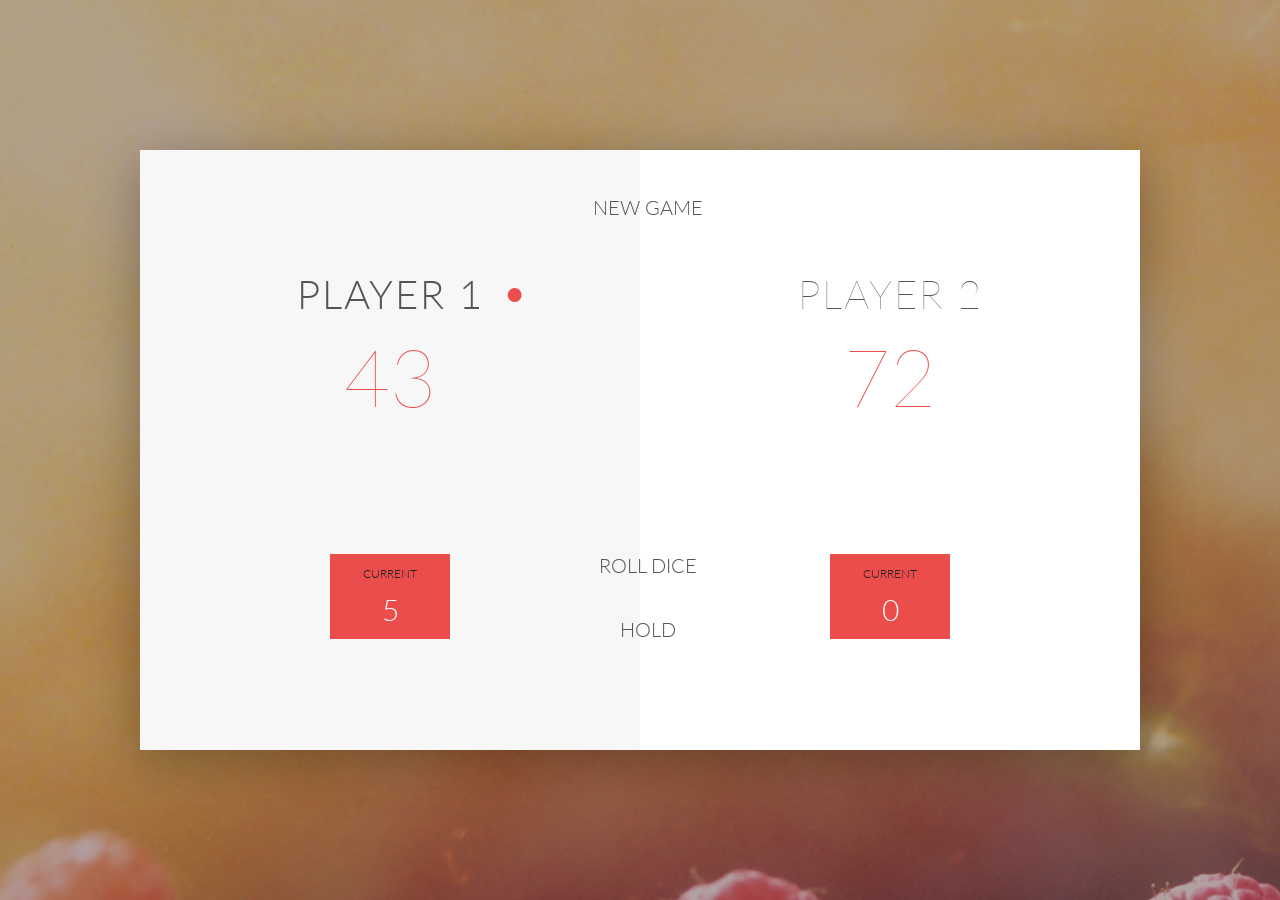
==== index.html @ fe9f87e5 "DOM: First Dom Access and Manipulation" ====
<!DOCTYPE html>
<html lang="en">
    <head>
        <meta charset="UTF-8">
        <link href="https://fonts.googleapis.com/css?family=Lato:100,300,600" rel="stylesheet" type="text/css">
        <link href="http://code.ionicframework.com/ionicons/2.0.1/css/ionicons.min.css" rel="stylesheet" type="text/css">
        <link type="text/css" rel="stylesheet" href="style.css">
        
        <title>Pig Game</title>
    </head>

    <body>
        <div class="wrapper clearfix">
            <div class="player-0-panel active">
                <div class="player-name" id="name-0">Player 1</div>
                <div class="player-score" id="score-0">43</div>
                <div class="player-current-box">
                    <div class="player-current-label">Current</div>
                    <div class="player-current-score" id="current-0">11</div>
                </div>
            </div>
            
            <div class="player-1-panel">
                <div class="player-name" id="name-1">Player 2</div>
                <div class="player-score" id="score-1">72</div>
                <div class="player-current-box">
                    <div class="player-current-label">Current</div>
                    <div class="player-current-score" id="current-1">0</div>
                </div>
            </div>
            
            <button class="btn-new"><i class="ion-ios-plus-outline"></i>New game</button>
            <button class="btn-roll"><i class="ion-ios-loop"></i>Roll dice</button>
            <button class="btn-hold"><i class="ion-ios-download-outline"></i>Hold</button>
            
            <img src="dice-5.png" alt="Dice" class="dice">
        </div>
        
        <script src="app.js"></script>
    </body>
</html>
---- style.css ----
/**********************************************
*** GENERAL
**********************************************/

* {
    margin: 0;
    padding: 0;
    box-sizing: border-box;
    
}

.clearfix::after {
    content: "";
    display: table;
    clear: both;
}

body {
    background-image: linear-gradient(rgba(62, 20, 20, 0.4), rgba(62, 20, 20, 0.4)), url(back.jpg);
    background-size: cover;
    background-position: center;
    font-family: Lato;
    font-weight: 300;
    position: relative;
    height: 100vh;
    color: #555;
}

.wrapper {
    width: 1000px;
    position: absolute;
    top: 50%;
    left: 50%;
    transform: translate(-50%, -50%);
    background-color: #fff;
    box-shadow: 0px 10px 50px rgba(0, 0, 0, 0.3);
    overflow: hidden;
}

.player-0-panel,
.player-1-panel {
    width: 50%;
    float: left;
    height: 600px;
    padding: 100px;
}



/**********************************************
*** PLAYERS
**********************************************/

.player-name {
    font-size: 40px;
    text-align: center;
    text-transform: uppercase;
    letter-spacing: 2px;
    font-weight: 100;
    margin-top: 20px;
    margin-bottom: 10px;
    position: relative;
}

.player-score {
    text-align: center;
    font-size: 80px;
    font-weight: 100;
    color: #EB4D4D;
    margin-bottom: 130px;
}

.active { background-color: #f7f7f7; }
.active .player-name { font-weight: 300; }

.active .player-name::after {
    content: "\2022";
    font-size: 47px;
    position: absolute;
    color: #EB4D4D;
    top: -7px;
    right: 10px;
    
}

.player-current-box {
    background-color: #EB4D4D;
    color: #fff;
    width: 40%;
    margin: 0 auto;
    padding: 12px;
    text-align: center;
}

.player-current-label {
    text-transform: uppercase;
    margin-bottom: 10px;
    font-size: 12px;
    color: #222;
}

.player-current-score {
    font-size: 30px;
}

button {
    position: absolute;
    width: 200px;
    left: 50%;
    transform: translateX(-50%);
    color: #555;
    background: none;
    border: none;
    font-family: Lato;
    font-size: 20px;
    text-transform: uppercase;
    cursor: pointer;
    font-weight: 300;
    transition: background-color 0.3s, color 0.3s;
}

button:hover { font-weight: 600; }
button:hover i { margin-right: 20px; }

button:focus {
    outline: none;
}

i {
    color: #EB4D4D;
    display: inline-block;
    margin-right: 15px;
    font-size: 32px;
    line-height: 1;
    vertical-align: text-top;
    margin-top: -4px;
    transition: margin 0.3s;
}

.btn-new { top: 45px;}
.btn-roll { top: 403px;}
.btn-hold { top: 467px;}

.dice {
    position: absolute;
    left: 50%;
    top: 178px;
    transform: translateX(-50%);
    height: 100px;
    box-shadow: 0px 10px 60px rgba(0, 0, 0, 0.10);
}

.winner { background-color: #f7f7f7; }
.winner .player-name { font-weight: 300; color: #EB4D4D; }
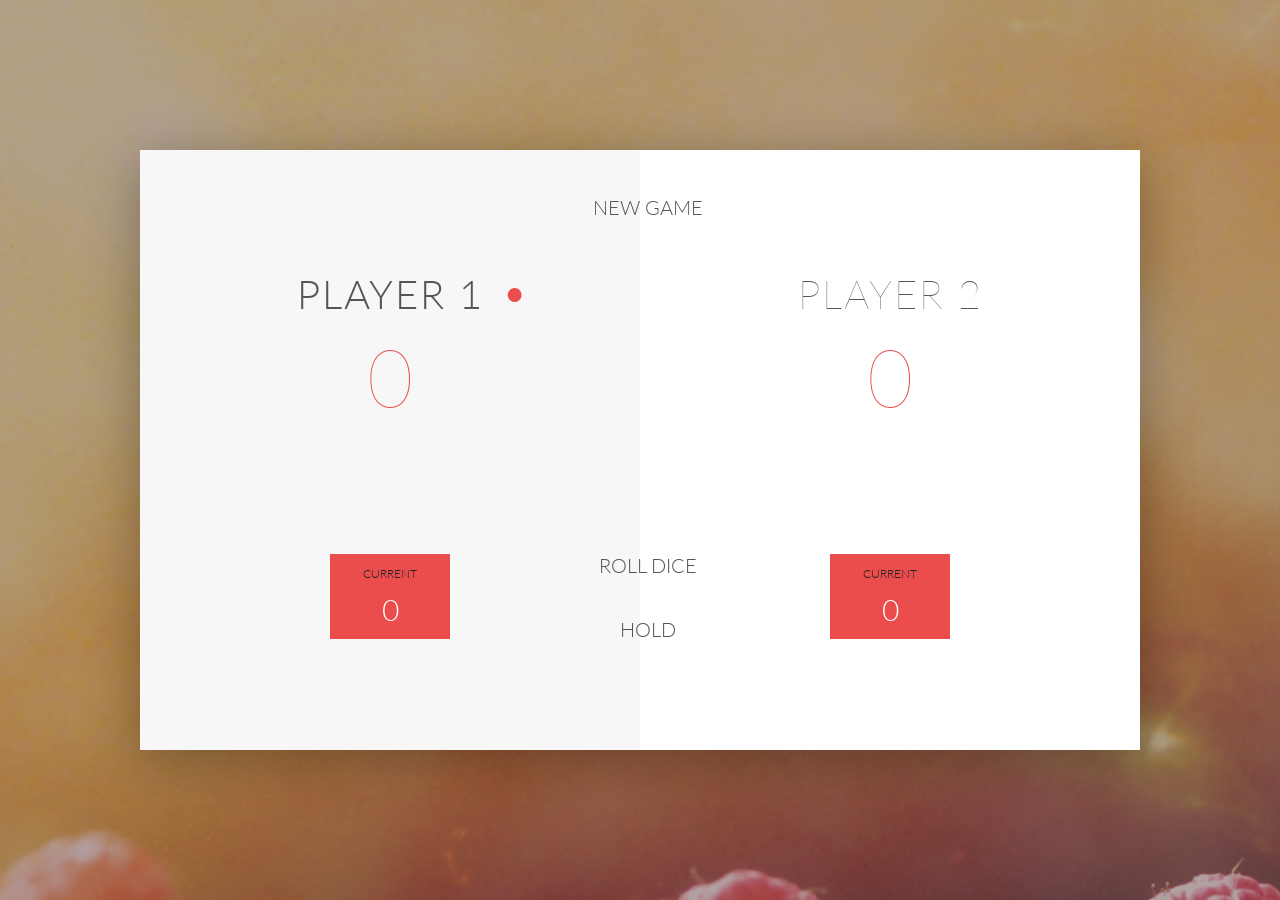
==== commit 0a0360b6: "DOM: Coding Challenge 1" ====
--- a/index.html
+++ b/index.html
@@ -36,6 +36,8 @@
             <img src="dice-5.png" alt="Dice" class="dice">
         </div>
         
-        <script src="app.js"></script>
+       <!-- <script src="app.js"></script>  -->
+       
+        <script src="./challenges.js"></script>
     </body>
 </html>
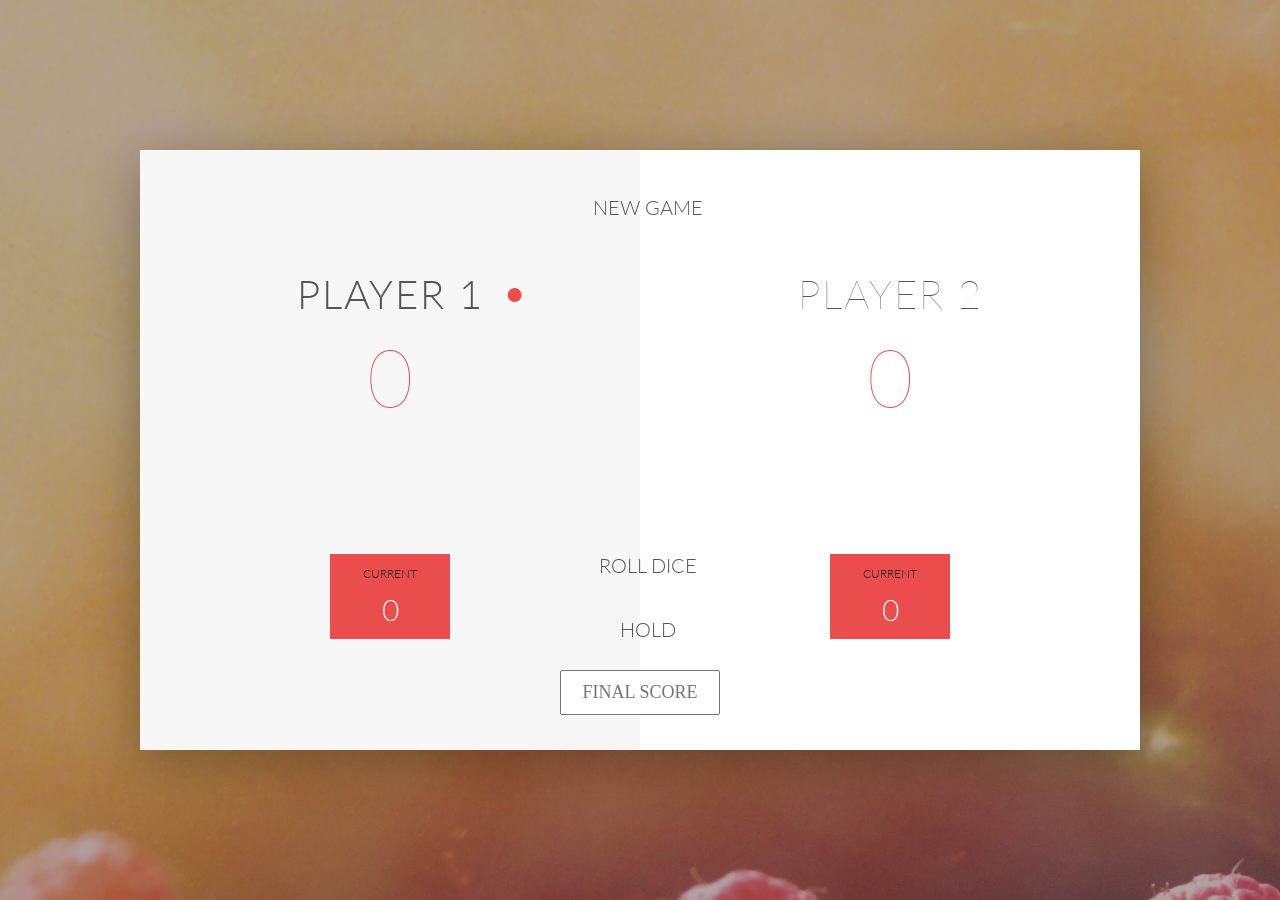
==== commit 90f7ce05: "DOM: Coding Challenge 2 Done" ====
--- a/index.html
+++ b/index.html
@@ -32,12 +32,14 @@
             <button class="btn-new"><i class="ion-ios-plus-outline"></i>New game</button>
             <button class="btn-roll"><i class="ion-ios-loop"></i>Roll dice</button>
             <button class="btn-hold"><i class="ion-ios-download-outline"></i>Hold</button>
+
+            <input type="text" placeholder="Final Score" class="final-score">
             
             <img src="dice-5.png" alt="Dice" class="dice">
         </div>
         
        <!-- <script src="app.js"></script>  -->
-       
+
         <script src="./challenges.js"></script>
     </body>
 </html>
--- a/style.css
+++ b/style.css
@@ -1,6 +1,23 @@
 /**********************************************
 *** GENERAL
 **********************************************/
+
+.final-score {
+    position: absolute;
+    left: 50%;
+    transform: translateX(-50%);
+    top: 520px;
+    color: #555;
+    font-size: 18px;
+    font-family: 'Lato';
+    text-align: center;
+    padding: 10px;
+    width: 160px;
+    text-transform: uppercase;
+}
+
+.final-score:focus {outline: none;}
+
 
 * {
     margin: 0;
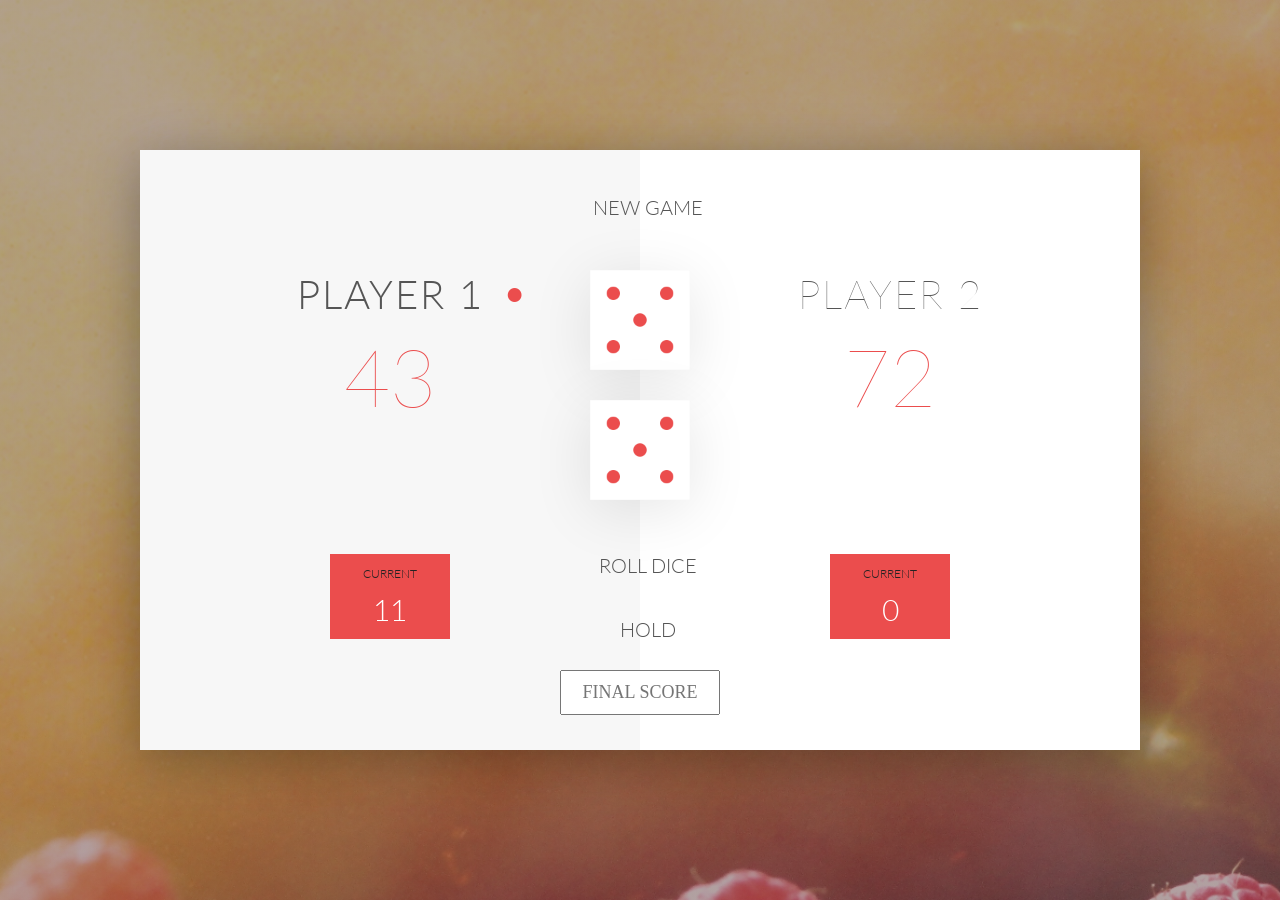
==== commit 6875c27d: "DOM: Coding Challenge 3 Done" ====
--- a/index.html
+++ b/index.html
@@ -35,7 +35,8 @@
 
             <input type="text" placeholder="Final Score" class="final-score">
             
-            <img src="dice-5.png" alt="Dice" class="dice">
+            <img src="dice-5.png" alt="Dice" class="dice" id="dice-1">
+            <img src="dice-5.png" alt="Dice" class="dice" id="dice-2">
         </div>
         
        <!-- <script src="app.js"></script>  -->
--- a/style.css
+++ b/style.css
@@ -16,7 +16,10 @@
     text-transform: uppercase;
 }
 
-.final-score:focus {outline: none;}
+.final-score:focus { outline: none; }
+
+#dice-1 { top: 120px; }
+#dice-2 { top: 250px; }
 
 
 * {
